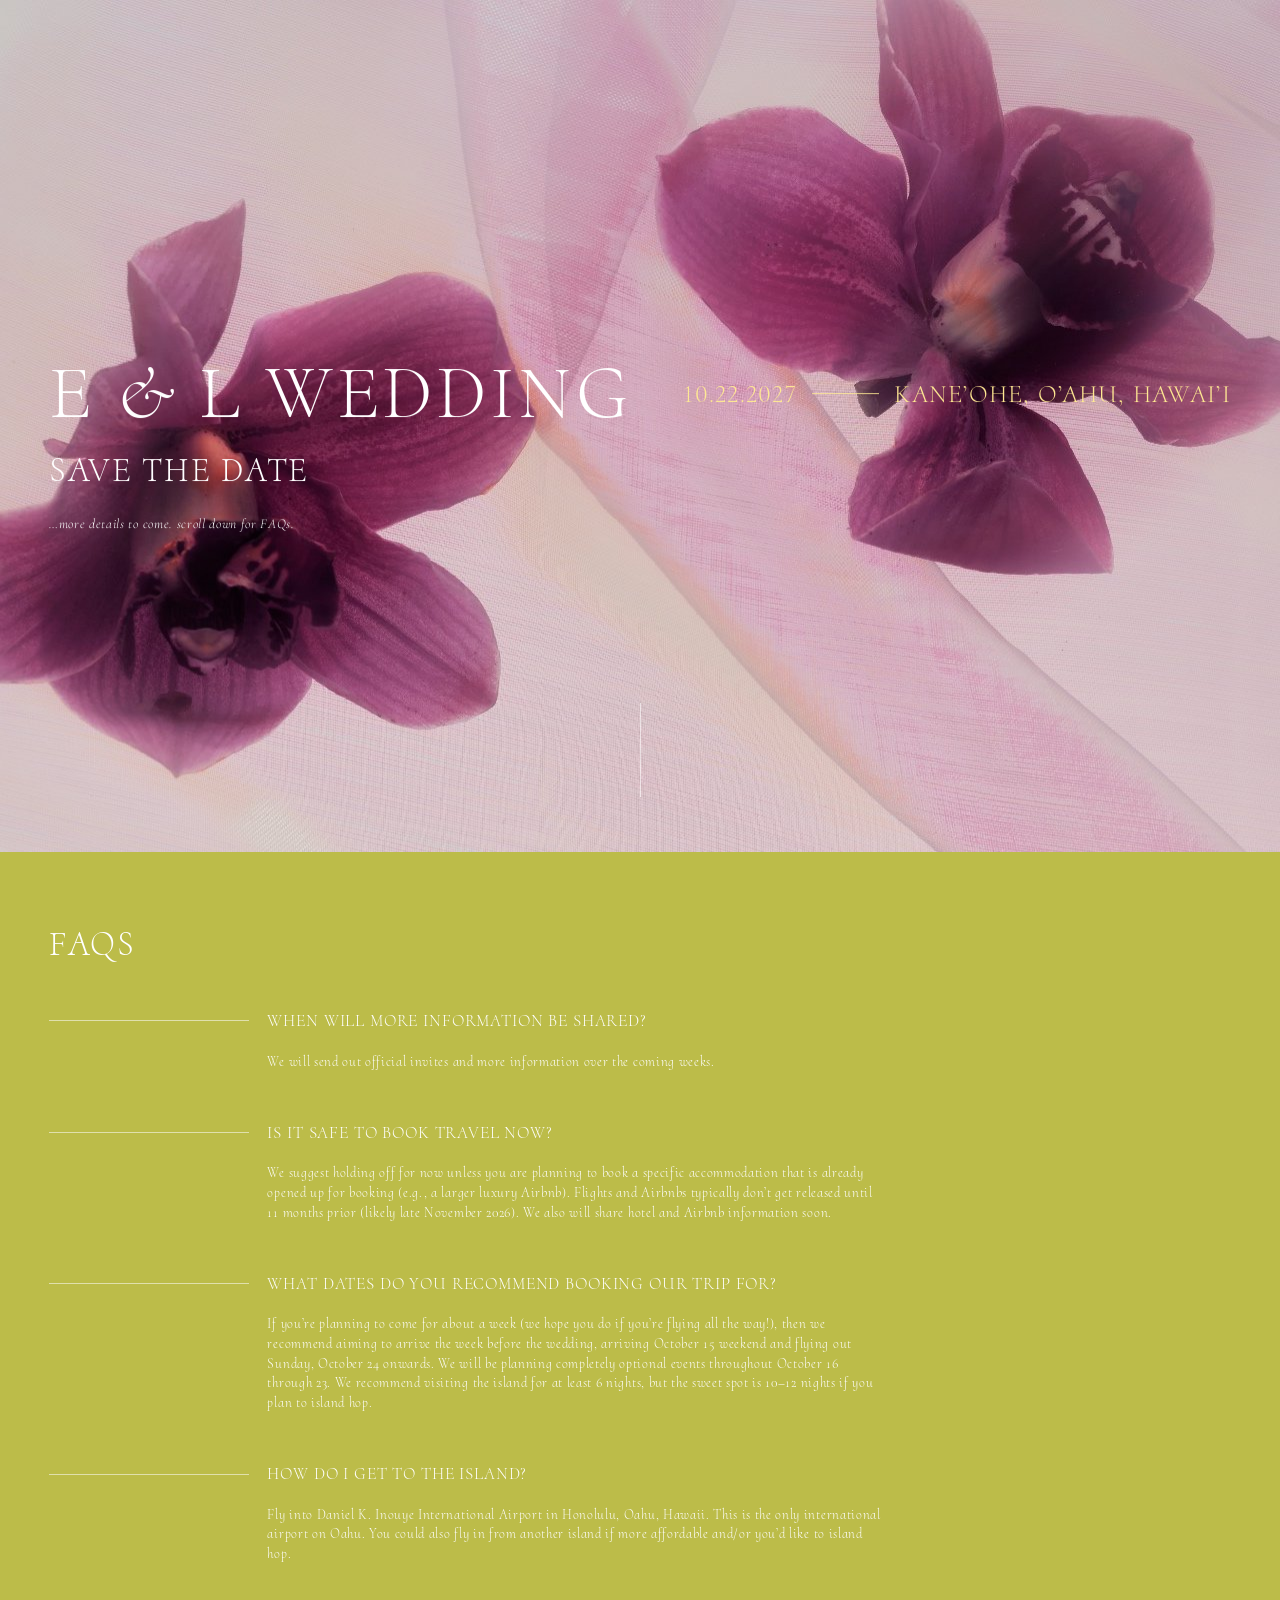
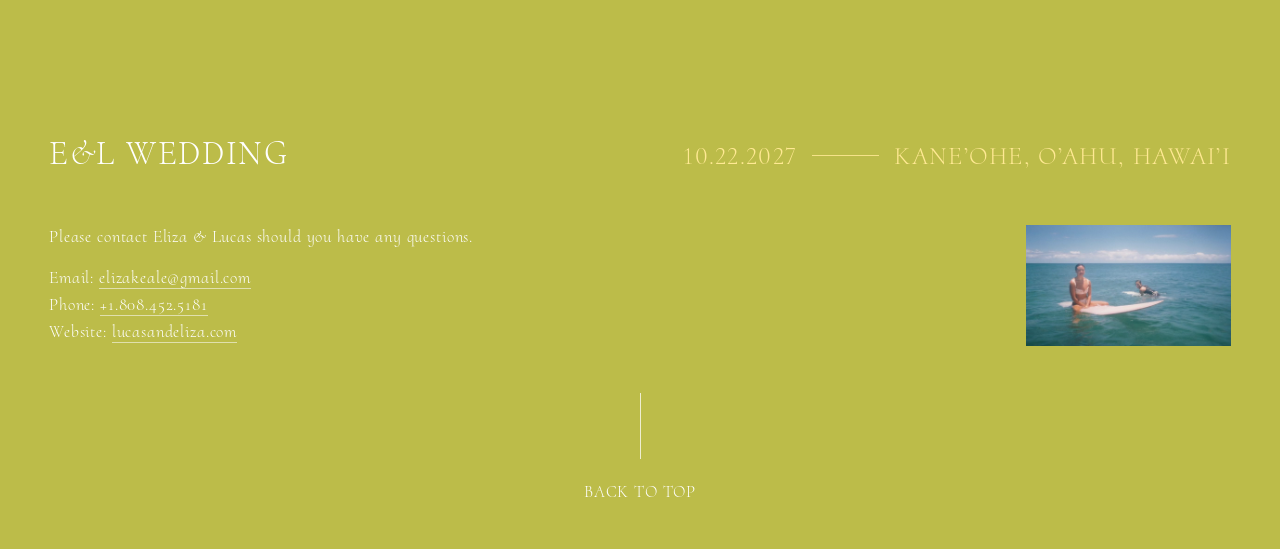
==== savethedate/index.html @ eeb7a44e "Clean URLs: /savethedate, /rsvp, /itinerary, /faqs, /recommendations Every generated page is now wri" ====
<!DOCTYPE html>
<html lang="en">
<!--
  DO NOT EDIT THIS FILE.
  Generated by build.py from content.py. Your changes will be overwritten
  on the next build. Edit content.py and run: python3 build.py
-->
<head>
  <meta charset="UTF-8" />
  <meta name="viewport" content="width=device-width, initial-scale=1.0" />
  <title>E &amp; L Wedding &mdash; Save the Date</title>
  <meta name="description" content="10.22.2027 — Kane’ohe, O’ahu, Hawai’i" />
  <meta name="robots" content="noindex, nofollow" />
  <meta property="og:type" content="website" />
  <meta property="og:site_name" content="E &amp; L Wedding" />
  <meta property="og:title" content="Save The Date | E &amp; L Wedding" />
  <meta property="og:description" content="10.22.2027 — Kane’ohe, O’ahu, Hawai’i" />
  <meta property="og:url" content="https://lucasandeliza.com/savethedate" />
  <meta property="og:image" content="https://lucasandeliza.com/og-image.jpg" />
  <meta property="og:image:secure_url" content="https://lucasandeliza.com/og-image.jpg" />
  <meta property="og:image:type" content="image/jpeg" />
  <meta property="og:image:width" content="1200" />
  <meta property="og:image:height" content="630" />
  <meta property="og:image:alt" content="Eliza and Lucas in the water at Rockpiles" />
  <meta name="twitter:card" content="summary_large_image" />
  <meta name="twitter:title" content="Save The Date | E &amp; L Wedding" />
  <meta name="twitter:description" content="10.22.2027 — Kane’ohe, O’ahu, Hawai’i" />
  <meta name="twitter:image" content="https://lucasandeliza.com/og-image.jpg" />
  <meta name="theme-color" content="#bcbc49" />
  <link rel="icon" href="../favicon.ico?v=24" sizes="any" />
  <link rel="icon" type="image/png" href="../favicon.png?v=24" sizes="180x180" />
  <link rel="apple-touch-icon" href="../favicon.png?v=24" />
  <link rel="preconnect" href="https://fonts.googleapis.com" />
  <link rel="preconnect" href="https://fonts.gstatic.com" crossorigin />
  <link href="https://fonts.googleapis.com/css2?family=Cormorant+Infant:ital,wght@0,300;1,300&family=Cormorant+Upright:wght@300&display=swap" rel="stylesheet" />
  <link rel="stylesheet" href="../css/wedding.css?v=24" />
</head>
<body>
  <div class="pageheader pageheader--stdate pageheader--tall" id="pageheader">
    <div class="pageheader__bg" aria-hidden="true"></div>
    <div class="wrap pageheader__inner">
      <div class="wordmark pageheader__wordmark">
        <h1 class="wordmark__name"><a href="../savethedate/">E &amp; L<span
          class="stdate__rest"> Wedding</span></a></h1>
        <span class="meta"><span class="meta__date">10.22.2027</span><span class="meta__rule"></span><span class="meta__place">Kane’ohe, O’ahu, Hawai’i</span></span>
        <p class="stdate__label">Save the date</p>
        <p class="stdate__tagline">…more details to come. scroll down for FAQs.</p>
      </div>
    </div>
  </div>
  <header class="banner banner--tall banner--stdate" id="top">
    <div class="wrap banner__inner banner__inner--cue-only">
      <span class="scroll-cue" aria-hidden="true"></span>
    </div>
  </header>

  <main class="section">
    <div class="wrap">
      <h2 class="section__title">FAQs</h2>
      <div class="rows">
        <div class="row">
          <div class="row__rule"></div>
          <div class="row__body">
            <h3 class="row__label">When will more information be shared?</h3>
            <p class="row__text">We will send out official invites and more information over the coming weeks.</p>
          </div>
        </div>
        <div class="row">
          <div class="row__rule"></div>
          <div class="row__body">
            <h3 class="row__label">Is it safe to book travel now?</h3>
            <p class="row__text">We suggest holding off for now unless you are planning to book a specific accommodation that is already opened up for booking (e.g., a larger luxury Airbnb). Flights and Airbnbs typically don’t get released until 11 months prior (likely late November 2026). We also will share hotel and Airbnb information soon.</p>
          </div>
        </div>
        <div class="row">
          <div class="row__rule"></div>
          <div class="row__body">
            <h3 class="row__label">What dates do you recommend booking our trip for?</h3>
            <p class="row__text">If you’re planning to come for about a week (we hope you do if you’re flying all the way!), then we recommend aiming to arrive the week before the wedding, arriving October 15 weekend and flying out Sunday, October 24 onwards. We will be planning completely optional events throughout October 16 through 23. We recommend visiting the island for at least 6 nights, but the sweet spot is 10&ndash;12 nights if you plan to island hop.</p>
          </div>
        </div>
        <div class="row">
          <div class="row__rule"></div>
          <div class="row__body">
            <h3 class="row__label">How do I get to the island?</h3>
            <p class="row__text">Fly into Daniel K. Inouye International Airport in Honolulu, Oahu, Hawaii. This is the only international airport on Oahu. You could also fly in from another island if more affordable and/or you’d like to island hop.</p>
          </div>
        </div>
      </div>
    </div>
  </main>

  <footer class="footer">
    <div class="wrap">
      <div class="footer__top">
        <p class="footer__name"><a href="../savethedate/">E&amp;L Wedding</a></p>
        <span class="meta"><span class="meta__date">10.22.2027</span><span class="meta__rule"></span><span class="meta__place">Kane’ohe, O’ahu, Hawai’i</span></span>
      </div>
      <div class="footer__cols footer__cols--stdate">
      <div class="footer__contact">
        <p class="footer__contact-intro">Please contact Eliza &amp; Lucas should you have any questions.</p>
        <ul class="footer__details">
          <li>Email: <a href="mailto:elizakeale@gmail.com">elizakeale@gmail.com</a></li>
          <li>Phone: <a href="tel:+18084525181">+1.808.452.5181</a></li>
          <li>Website: <a href="#top">lucasandeliza.com</a></li>
        </ul>
        <p class="footer__contact-short">Contact <a href="mailto:elizakeale@gmail.com">elizakeale@gmail.com</a> with questions.</p>
      </div>
      <div class="footer__photo"><img src="../surfing.jpg" alt="Eliza and Lucas paddling out" /></div>
      </div>
      <p class="back-to-top"><a href="#top"><span class="back-to-top__rule"></span>Back to top</a></p>
    </div>
  </footer>
  <script src="../js/site.js"></script>
</body>
</html>
---- css/wedding.css ----
/* E & L Wedding — shared styles
   Design source: Figma "Wedding" (AmQIvRH3Hs4sDq1N8sPPGy)
   Desktop frame: 1512px · Mobile frame: 402px

   SCALING MODEL
   The root font-size is tied to viewport width, so 1rem = 16px at exactly the
   Figma frame width and every measurement below is the Figma pixel value / 16.
   The whole page therefore scales as one system and matches the frame at any
   window size, instead of each element clamping on its own. */

:root {
  /* 16 / 1512 = 1.0582vw. No ceiling: the page is the Figma frame scaled to
     whatever width the window is, so every ratio in the frame is preserved.
     The floor only stops it collapsing on a very narrow desktop window. */
  font-size: max(11px, 1.0582vw);

  --olive:     #bcbc49;
  --olive-alt: #7c752f;
  --yellow:    #ffe993;
  --burgundy:  #7f214d;
  --white:     #ffffff;
  --pink:      #d8bcc3;    /* kept: the RSVP confirmation message */
  --hover:     #ffe993;    /* every clickable thing, on hover */
  --rule:      rgba(255, 255, 255, 0.55);

  /* ---- Spacing scale -------------------------------------------------
     Every vertical gap on the site is one of these. They are the values
     already measured off Figma, named so the next block added to a page
     doesn't invent a new number. Pick by relationship, not by eye:

       --rule-drop   a rule to the middle of the line it labels
       --gap-tight   things that belong to each other (a field and its label)
       --gap-body    a heading or label down to its own body copy
       --gap-item    item to item inside one list
       --gap-group   group to group inside one section
       --gap-row     row to row
       --gap-section a section heading down to its first row
       --gap-major   one major page block to the next

     If something needs a gap that isn't here, it's usually a sign the
     relationship is one of these and the number is just wrong. */
  --rule-drop:   0.75rem;   /* 12px */
  --gap-tight:   0.875rem;  /* 14px */
  --gap-body:    1.5rem;    /* 24px — heading down to its own copy */
  --gap-item:    1.25rem;   /* 20px */
  --gap-group:   2.375rem;  /* 38px */
  --gap-row:     3.75rem;   /* 60px — row to row, event to event */
  --gap-section: 3.375rem;  /* 54px */
  --gap-major:   5.5rem;    /* 88px */

  --gutter:    3.625rem;   /* 58px */
  --maxw:      none;       /* no cap — the layout is the frame, scaled */
  --col-rule:  14.75rem;   /* 236px */
  --col-gap:   1.375rem;   /* 22px */
  --col-time:  11.125rem;  /* 178px */
  --measure:   45.4375rem; /* 727px */
}

* { margin: 0; padding: 0; box-sizing: border-box; }

html { -webkit-text-size-adjust: 100%; }

body {
  background: var(--olive);
  color: var(--white);
  font-family: 'Cormorant Upright', 'Cormorant Garamond', Georgia, serif;
  font-weight: 300;
  font-size: 1rem;
  line-height: normal;
  overflow-x: hidden;
  -webkit-font-smoothing: antialiased;
  -moz-osx-font-smoothing: grayscale;
}

/* Headings must not inherit the browser's bold — the face is Light, and a
   synthesized bold over it is what makes the type look wrong. */
h1, h2, h3, h4, h5, h6 { font-weight: 300; font-size: inherit; }

a { color: inherit; text-decoration: none; }
a:hover { color: var(--hover); }

img { display: block; max-width: 100%; }

.wrap {
  width: 100%;
  max-width: var(--maxw);
  margin: 0 auto;
  padding-left: var(--gutter);
  padding-right: var(--gutter);
}

/* ---------- Banner ---------- */

.banner {
  position: relative;
  /* Anchored to the TOP, not centred. Derived from Figma, not guessed:
     the tall banner is 1512x1007 (ratio 1.5015) and orchid.jpg is cut to the
     same ratio, so `cover` shows the frame edge to edge with nothing cropped.
     The short banner is 1512x260 — 25.8% of 1007 — and Figma shows exactly the
     top 25.8% of the same photo, which is what `top` reproduces. Changing this
     to `center` silently re-crops every banner away from the design. */
  background: #efe6e6 url('../orchid.jpg') top center / cover no-repeat;
}

/* The hero is 1007px at the Figma frame width, but never taller than the
   window — otherwise the scroll cue falls below the fold. Everything that
   sits inside the hero is expressed as a fraction of THIS value rather than
   in rem, because rem tracks viewport *width*: on a wide, short window a
   rem-positioned element keeps sliding down while the clamped hero does not,
   which is what pushed the wordmark onto the cue. */
:root { --hero-h: 62.9375rem; }                                    /* 1007px */
@supports (height: 100svh) { :root { --hero-h: min(62.9375rem, 100svh); } }

.banner--tall  { min-height: var(--hero-h); }
.banner--short { min-height: 16.25rem; }    /* 260px */

.banner__inner {
  position: relative;
  z-index: 2;
  display: flex;
  flex-direction: column;
  justify-content: space-between;
  min-height: inherit;
  padding-top: 3.75rem;     /* 60px */
  padding-bottom: 2.75rem;  /* 44px */
}

.banner--tall .banner__inner { padding-bottom: 4.125rem; }

/* Phase 2 tall hero: the nav and wordmark have moved into the fixed header,
   so the cue is the only thing left in here. Keep it at the bottom. */
.banner__inner--cue-only { justify-content: flex-end; }

/* ---------- Page header (phase 2) ----------
   One fixed element carries the nav and the wordmark for the whole page.
   There is no second bar that slides in: the wordmark starts big and low, at
   its hero position, and rides up while shrinking until it settles beside the
   nav — at which point the header IS the bar. Same element throughout, so
   there is nothing to hand off and nothing to keep in sync. */

:root {
  /* Everything below is derived from --hdr-p, the scroll progress of the
     header: 0 = full hero, 1 = settled into the bar. js/site.js sets only
     --hdr-p and --hdr-bg; the rest is calc, so the two states are described
     once, here, rather than duplicated in JS.

     Numbers come from the two Figma frames:
       hero    (Homepage 6:29) nav y=17,  wordmark y=464, 90px / 4.5px track
       compact (FAQs     67:32) nav y=24, wordmark y=76,  40px / 2px  track
       bar height 156px */
  --hdr-p:          0;
  --hdr-bg:         0;

  --hdr-h:          9.75rem;     /* 156px */

  /* The hero wordmark sits 46.08% down the hero (464 of 1007), so the travel
     is measured against the hero's real height, not a fixed rem — see the
     note on --hero-h above. The 5rem subtrahend is the wordmark's own flow
     offset inside the header at p=0 (measured: 79.97px), so subtracting it
     makes the rendered top land exactly on 46.077% of the hero. js/site.js
     overrides this with a px value, so this calc is the no-JS path. */
  --hdr-travel:     calc(var(--hero-h) * 0.46077 - 5rem);

  --hdr-nav-top-hi: 1.0625rem;   /* 17px, hero */
  --hdr-nav-top-lo: 1.5rem;      /* 24px, settled */

  --hdr-word-hi:    5.625rem;    /* 90px */
  --hdr-word-lo:    2.5rem;      /* 40px */
  --hdr-track-hi:   0.28125rem;  /* 4.5px */
  --hdr-track-lo:   0.125rem;    /* 2px */

  --hdr-nav-hi:     1.875rem;    /* 30px */
  --hdr-nav-lo:     1.25rem;     /* 20px */
  --hdr-navtrk-hi:  0.09375rem;  /* 1.5px */
  --hdr-navtrk-lo:  0.0625rem;   /* 1px */
}

.pageheader {
  position: fixed;
  top: 0;
  left: 0;
  right: 0;
  z-index: 50;
  height: var(--hdr-h);
  pointer-events: none;       /* the photo below stays selectable */
}

.pageheader--stdate .pageheader__inner {
  padding-top: calc(var(--hdr-nav-top-hi) +
                    (var(--hdr-nav-top-lo) - var(--hdr-nav-top-hi)) * var(--hdr-p));
}

.pageheader__inner {
  position: relative;
  z-index: 1;
  padding-top: calc(var(--hdr-nav-top-hi) +
                    (var(--hdr-nav-top-lo) - var(--hdr-nav-top-hi)) * var(--hdr-p));
}

.pageheader .nav,
.pageheader .wordmark { pointer-events: auto; }

/* The orchid slice, revealed only once real content is passing underneath.
   While the banner is still behind the header this stays at 0, so the
   banner's own photo shows through uninterrupted and there is no seam.
   No scrim over it — the bar reads exactly as the top of the banner does. */
.pageheader__bg {
  position: absolute;
  inset: 0;
  background: #efe6e6 url('../orchid.jpg') top center / cover no-repeat;
  opacity: var(--hdr-bg);
  will-change: opacity;
}

/* The wordmark rides up and shrinks at the same time, so it arrives as the
   bar rather than being replaced by it. font-size is animated rather than
   transform: scale() on purpose — scaling text up from its small size
   renders it soft, and the settled state is where people spend their time.
   The header is position:fixed, so relayout is confined to these few nodes
   and never touches the document. */
.pageheader__wordmark {
  /* Clear of the nav, calibrated to put the settled wordmark at y=76. */
  margin-top: 1.75rem;
  transform: translate3d(0, calc((1 - var(--hdr-p)) * var(--hdr-travel)), 0);
  will-change: transform;
}

/* The bar wordmark is the way home, and says so on hover like every other
   clickable thing on the site. */
.pageheader__wordmark .wordmark__name a { color: inherit; }
.pageheader__wordmark .wordmark__name a:hover { color: var(--hover); }

.pageheader__wordmark .wordmark__name {
  font-size:      calc(var(--hdr-word-hi) +
                       (var(--hdr-word-lo) - var(--hdr-word-hi)) * var(--hdr-p));
  letter-spacing: calc(var(--hdr-track-hi) +
                       (var(--hdr-track-lo) - var(--hdr-track-hi)) * var(--hdr-p));
}

/* The nav shrinks with it — 30px/1.5px in the hero down to 20px/1px settled. */
.pageheader .nav {
  font-size:      calc(var(--hdr-nav-hi) +
                       (var(--hdr-nav-lo) - var(--hdr-nav-hi)) * var(--hdr-p));
  letter-spacing: calc(var(--hdr-navtrk-hi) +
                       (var(--hdr-navtrk-lo) - var(--hdr-navtrk-hi)) * var(--hdr-p));
}

/* Short-banner pages have nowhere to travel from: they open settled. */
.pageheader:not(.pageheader--tall) { --hdr-p: 1; }

/* Where the hero wordmark sits, as a fraction of the hero height. js/site.js
   reads this so the number lives with the other frame measurements rather
   than inside the script. */
.pageheader { --hero-frac: 0.46077; }   /* 464/1007, phase 2 */

/* ---------- Save the date: the same header, without the nav ---------- */

/* No nav above it, so the wordmark is the first thing in the bar and starts
   at the same inset the nav would have had. */
.pageheader--stdate { --hero-frac: 0.4121; }   /* 415/1007 */

/* Name and date/place share a line so the pair can shrink into the bar as
   one; the label and tagline take a full row each beneath them. */
.pageheader--stdate .pageheader__wordmark {
  display: flex;
  flex-wrap: wrap;
  align-items: center;
  justify-content: space-between;
}

.pageheader--stdate .pageheader__wordmark > .meta { white-space: nowrap; }

/* Cormorant defaults to old-style figures: 0, 1 and 2 sit at x-height and 7
   drops below the baseline, so "10.22.2027" reads as sitting low next to the
   caps of KANE'OHE and under the rule. Lining figures are cap-height, which
   is what actually centres it. */
.meta__date { font-variant-numeric: lining-nums; font-feature-settings: "lnum" 1; }

.pageheader--stdate .stdate__label,
.pageheader--stdate .stdate__tagline { flex-basis: 100%; }

.pageheader--stdate .wordmark__name a { color: inherit; }
.pageheader--stdate .wordmark__name a:hover { color: var(--hover); }

/* "Save the date" and the tagline ride up with the wordmark and are gone
   before it lands — they have no place in a compact bar. Fading over the
   first 40% of the travel means the bar is clean well before it settles,
   rather than text dissolving as it arrives. */
.pageheader--stdate .stdate__label,
.pageheader--stdate .stdate__tagline {
  clear: both;
  opacity: clamp(0, calc(1 - var(--hdr-p) * 2.5), 1);
  /* Collapsed at rest so they cannot catch clicks over the page below. */
  visibility: visible;
}

.pageheader--stdate .stdate__label { margin-top: 0.25rem; }

/* Anchors (Back to top) shouldn't land under the fixed header. */
html { scroll-padding-top: var(--hdr-h); }

/* ---------- Nav ---------- */

.nav {
  display: flex;
  justify-content: space-between;
  gap: 2.5rem;
  font-size: 1.875rem;       /* 30px */
  letter-spacing: 0.09375rem;
}

/* The page you're on stays white with a rule under it; yellow is reserved for
   hover, so colour means "you can click this" and never anything else.
   opacity:1 overrides the global a:hover dim — the colour is the signal. */
.nav a[aria-current="page"] { border-bottom: 1px solid var(--rule); }
.nav a:hover { color: var(--hover); opacity: 1; }

/* ---------- Meta (date — rule — place) ---------- */

.meta {
  display: flex;
  align-items: center;
  gap: 1.125rem;
  font-size: 1.875rem;
  letter-spacing: 0.09375rem;
  color: var(--yellow);
  text-transform: uppercase;
}

.meta__rule {
  display: inline-block;
  width: 4.9375rem;  /* 79px */
  height: 1px;
  background: currentColor;
  opacity: 0.85;
  flex: none;
}

/* ---------- Interior page wordmark ---------- */

.wordmark {
  display: flex;
  justify-content: space-between;  /* name left, date/place right, as in the frame */
  /* Centred, not baseline: the date is half the wordmark's size, so sharing a
     baseline drops it well below the optical middle of the bar. Figma centres
     the two boxes on each other. */
  align-items: center;
  flex-wrap: wrap;
  gap: 0.75rem 1.75rem;
}

.wordmark .meta { white-space: nowrap; }

.wordmark__name {
  font-size: 5.625rem;         /* 90px */
  letter-spacing: 0.28125rem;  /* 4.5px */
  text-transform: uppercase;
  white-space: nowrap;
  line-height: 1.12;
}

.banner__tagline {
  font-family: 'Cormorant Infant', Georgia, serif;
  font-size: 1.25rem;
  letter-spacing: 0.05rem;
  margin-top: 0.875rem;
}

/* ---------- Save the date ---------- */

.stdate {
  display: grid;
  grid-template-areas:
    "name  name"
    "label meta"
    "tag   tag";
  grid-template-columns: 1fr max-content;
  column-gap: 2rem;
  align-items: baseline;
  margin-top: min(22.1875rem, 33vh);  /* wordmark at ~41% down, as in the frame */
}

.stdate__name {
  grid-area: name;
  font-size: 5.625rem;
  letter-spacing: 0.28125rem;
  text-transform: uppercase;
  line-height: 1.12;
}

.stdate__label {
  grid-area: label;
  font-size: 2.5rem;       /* 40px */
  letter-spacing: 0.125rem;
  text-transform: uppercase;
  margin-top: 0.25rem;
}

.stdate__meta { grid-area: meta; justify-self: end; white-space: nowrap; }
.stdate__meta .meta__date  { order: 1; }
.stdate__meta .meta__rule  { order: 2; }
.stdate__meta .meta__place { order: 3; }

.stdate__tagline {
  grid-area: tag;
  font-family: 'Cormorant Infant', Georgia, serif;
  font-style: italic;
  font-size: 1rem;
  letter-spacing: 0.05rem;
  margin-top: 1.0625rem;
}

.scroll-cue {
  align-self: center;
  width: 1px;
  height: 6.9375rem;   /* 111px */
  background: rgba(255, 255, 255, 0.75);
  margin-top: 5.5rem;
  transform-origin: top center;
  /* Fades out as the header settles — once the bar has formed there is
     nothing left to cue. filter rather than opacity so it multiplies with
     the pulse keyframes instead of fighting them for the same property. */
  filter: opacity(clamp(0, calc(1 - var(--hdr-p, 0) * 2), 1));
  /* Same motion and cadence as the Studio Fritz hero cue: a single pulse in
     the front slice of a 5s cycle, then it holds at rest. Timing copied from
     that stylesheet unchanged (5s / ease-out / 0.6s delay, keyframes at
     0 / 14.4% / 36%). Fritz translates -50% because it is absolutely
     positioned; this one is a flex child, so it scales only. */
  animation: scrollCuePulse 5s ease-out 0.6s infinite both;
}

@keyframes scrollCuePulse {
  0%    { opacity: 0.75; transform: scaleY(1); }
  14.4% { opacity: 1;    transform: scaleY(1.25); }
  36%   { opacity: 0.75; transform: scaleY(1); }
  100%  { opacity: 0.75; transform: scaleY(1); }
}

@media (prefers-reduced-motion: reduce) {
  .scroll-cue { animation: none; }
}

/* ---------- Sections ---------- */

.section { padding: 5.25rem 0 3.75rem; }

/* Phase 2 spacing, straight off the updated frames. Scoped to .phase2 so the
   live save-the-date keeps the spacing it already has.
   Inner pages: bar ends 156, "FAQs" title at 338  -> 182px
   Homepage:    hero ends 1007, "RSVP" title at 1140 -> 133px, the extra room
                that lets the header finish settling before content arrives. */
.phase2 .section { padding-top: 5.75rem; }                /* 92px */
.phase2 .banner--tall + .section { padding-top: 8.3125rem; }  /* 133px */

/* Cue keeps its Figma proportions at any window shape: 43px clear of the
   bottom and 111px tall, of a 1007px hero. */
.phase2 .banner--tall .banner__inner { padding-bottom: calc(var(--hero-h) * 0.0427); }
.phase2 .banner--tall .scroll-cue    { height:         calc(var(--hero-h) * 0.1102); }

/* The inner-page banner is now exactly the height of the header that sits on
   it, so the bar and the photo strip behind it are the same band. */
.phase2 .banner--short { min-height: var(--hdr-h); }   /* 156px */

.section__title {
  text-transform: uppercase;
  font-size: 2.5rem;
  letter-spacing: 0.125rem;
  margin-bottom: 0.75rem;
}

.section__note {
  font-size: 1rem;
  letter-spacing: 0.05rem;
  max-width: var(--measure);
}

/* ---------- Rows: rule + copy ---------- */

.rows { margin-top: var(--gap-section); }

.row {
  display: grid;
  grid-template-columns: var(--col-rule) 1fr;
  column-gap: var(--col-gap);
  padding-bottom: var(--gap-row);
}

.row__rule { height: 1px; background: var(--rule); margin-top: var(--rule-drop); }

.row__body { max-width: var(--measure); }

.row__label {
  font-size: 1.25rem;         /* 20px */
  letter-spacing: 0.0625rem;
  text-transform: uppercase;
}

.row__text {
  font-size: 1rem;
  letter-spacing: 0.05rem;
  line-height: 1.45;
  margin-top: var(--gap-body);
}

.row__text + .row__text { margin-top: var(--gap-item); }
.row__body > .row__text:first-child { margin-top: 0; }
.row__text a { border-bottom: 1px solid var(--rule); }

/* ---------- Itinerary ---------- */

.day,
.group {
  font-size: 1.75rem;
  letter-spacing: 0.0625rem;
  margin: var(--gap-section) 0 1.5rem;
}

.day:first-of-type,
.rows > .group:first-child { margin-top: 2.375rem; }

.group { text-transform: uppercase; letter-spacing: 0.09375rem; }

.event {
  display: grid;
  grid-template-columns: var(--col-time) var(--col-rule) 1fr;
  column-gap: var(--col-gap);
  padding-bottom: var(--gap-row);
}

.event__time {
  font-size: 1.25rem;
  letter-spacing: 0.05rem;
  text-transform: uppercase;
  white-space: nowrap;
}

.event__rule { height: 1px; background: var(--rule); margin-top: var(--rule-drop); }

.event__body { max-width: var(--measure); }

.event__name {
  font-size: 1.25rem;
  letter-spacing: 0.0625rem;
  text-transform: uppercase;
}

.event__name .opt { text-transform: none; font-style: italic; opacity: 0.9; }

.event__text {
  font-size: 1rem;
  letter-spacing: 0.05rem;
  line-height: 1.45;
  margin-top: var(--gap-body);
}

.event__text + .event__text { margin-top: var(--gap-item); }
.event__text a { border-bottom: 1px solid var(--rule); }
.event__text .k { opacity: 0.82; }

/* ---------- RSVP form ---------- */

.field {
  width: 33.125rem;   /* 530px */
  max-width: 100%;
  background: transparent;
  border: 1px solid var(--rule);
  color: var(--white);
  font-family: inherit;
  font-weight: 300;
  font-size: 1rem;
  letter-spacing: 0.05rem;
  padding: 0.4375rem 0.625rem;
  height: 2.25rem;   /* 36px */
  margin-top: 1.25rem;
  border-radius: 0;
}

.field:focus { outline: none; border-color: var(--white); }
.field::placeholder { color: rgba(255, 255, 255, 0.55); }

.guest-list { margin-top: var(--gap-item); display: grid; gap: var(--gap-tight); }

.guest {
  display: flex;
  align-items: center;
  gap: 1rem;
  font-size: 1rem;
  letter-spacing: 0.05rem;
  cursor: pointer;
}

.guest input {
  appearance: none;
  -webkit-appearance: none;
  width: 2.25rem;
  height: 2.25rem;
  border: 1px solid var(--rule);
  background: transparent;
  cursor: pointer;
  flex: none;
  position: relative;   /* the X is positioned against this, not laid out in it */
}

/* Checked state is an X drawn corner to corner, not a filled block — two
   hairline gradients crossing, so it stays a true 1px line at any scale
   rather than blurring the way a rotated border would. */
.guest input:checked::after {
  content: '';
  position: absolute;
  inset: 0;
  background:
    linear-gradient(to bottom right,
      transparent calc(50% - 0.5px), var(--white) calc(50% - 0.5px),
      var(--white) calc(50% + 0.5px), transparent calc(50% + 0.5px)),
    linear-gradient(to bottom left,
      transparent calc(50% - 0.5px), var(--white) calc(50% - 0.5px),
      var(--white) calc(50% + 0.5px), transparent calc(50% + 0.5px));
}

/* ---------- Party code entry ---------- */

.code-entry { position: relative; margin-top: var(--gap-item); max-width: 39.375rem; }
.code-entry__field {
  margin-top: 0;
  width: 100%;
  padding-right: 4.5rem;
  text-transform: uppercase;   /* js/rsvp.js uppercases the value to match */
}

/* The arrow sits inside the field's right edge. It's a real button so it can
   be tabbed to and pressed — the field's own Enter key does the same thing. */
.code-entry__go {
  position: absolute;
  top: 50%;
  right: 1.25rem;
  transform: translateY(-50%);
  display: flex;
  align-items: center;
  background: transparent;
  border: none;
  color: var(--white);
  cursor: pointer;
  padding: 0.5rem 0;
}

.code-entry__go:hover { color: var(--hover); }
.code-entry__go .arrow { width: 2.375rem; height: 1px; background: currentColor; position: relative; }
.code-entry__go .arrow::after {
  content: '';
  position: absolute;
  right: 0;
  top: 50%;
  width: 0.5rem;
  height: 0.5rem;
  border-top: 1px solid currentColor;
  border-right: 1px solid currentColor;
  transform: translateY(-50%) rotate(45deg);
}

.diet-list { margin-top: var(--gap-item); display: grid; gap: var(--gap-tight); }

.diet {
  display: grid;
  grid-template-columns: var(--col-time) 1fr;
  align-items: center;
  column-gap: var(--col-gap);
  font-size: 1rem;
  letter-spacing: 0.05rem;
}

.diet .field { margin-top: 0; width: 26.375rem; }  /* 422px */

/* Shown in place of the dietary rows until someone is ticked as attending —
   the question only makes sense once there's a person to ask it about. */
.diet__empty { opacity: 0.7; font-style: italic; margin-top: 0; }

.submit {
  display: inline-flex;
  align-items: center;
  gap: 0.875rem;
  background: transparent;
  border: 0;
  color: var(--white);
  font-family: inherit;
  font-weight: 300;
  font-size: 1.25rem;
  letter-spacing: 0.0625rem;
  cursor: pointer;
  margin-top: 2.125rem;
  padding: 0;
}

.submit:disabled { opacity: 0.45; cursor: default; }
.submit .arrow { width: 2.375rem; height: 1px; background: currentColor; position: relative; }
.submit .arrow::after {
  content: '';
  position: absolute;
  right: 0;
  top: -0.25rem;
  width: 0.5rem;
  height: 0.5rem;
  border-top: 1px solid currentColor;
  border-right: 1px solid currentColor;
  transform: rotate(45deg);
}

.is-hidden { display: none !important; }

.form-msg {
  font-size: 1rem;
  letter-spacing: 0.05rem;
  margin-top: 1.375rem;
  min-height: 1.2em;
}

.form-msg--error { color: var(--yellow); }
.form-msg--done  { color: var(--pink); }

/* ---------- Footer ---------- */

.footer { padding: 5rem 0 3.5rem; }

.footer__top {
  display: flex;
  justify-content: space-between;
  align-items: baseline;
  flex-wrap: wrap;
  gap: 1.75rem;
}

.footer__name {
  font-size: 2.5rem;
  letter-spacing: 0.125rem;
  text-transform: uppercase;
}

/* The footer wordmark is the way back to the top of the site. */
.footer__name a:hover,
.footer__links a:hover { color: var(--hover); opacity: 1; }

.footer__cols {
  display: grid;
  grid-template-columns: 23.8125rem 1fr auto;  /* 381px */
  gap: 2rem;
  margin-top: var(--gap-group);
  align-items: end;
}

.footer__cols--stdate { grid-template-columns: 1fr auto; margin-top: 1.75rem; }

.footer__links {
  display: grid;
  grid-template-columns: repeat(2, minmax(0, 11.875rem));
  gap: 0.25rem 2rem;
  font-size: 1.25rem;
  letter-spacing: 0.0625rem;
  /* Its own row above the contact/photo grid, so the footer below it stays
     identical to the save-the-date footer. */
  margin-top: 2.375rem;
}

.footer__photo { width: 15.125rem; }  /* 242px */
.footer__photo img { width: 100%; height: auto; object-fit: cover; }

.footer__contact {
  font-size: 1.25rem;
  letter-spacing: 0.0625rem;
  margin-top: 2.125rem;
}

.footer__contact a { border-bottom: 1px solid var(--rule); }

.footer__details {
  list-style: none;
  margin-top: 1.25rem;
  line-height: 1.6;
}

.footer__contact-short { display: none; }   /* mobile only */

.back-to-top { text-align: center; margin-top: 3.5rem; }

.back-to-top a {
  display: inline-flex;
  flex-direction: column;
  align-items: center;
  gap: 1.625rem;
  font-size: 1.25rem;
  letter-spacing: 0.0625rem;
  text-transform: uppercase;
}

.back-to-top__rule {
  width: 1px;
  height: 4.875rem;   /* 78px, mirrors the scroll cue in the hero */
  background: rgba(255, 255, 255, 0.75);
}

/* ---------- Mobile: rebased on the 402px frame ---------- */

@media (max-width: 860px) {
  :root {
    /* 16 / 402 = 3.9801vw */
    font-size: clamp(13px, 3.9801vw, 17px);

    --gutter:    1rem;       /* 16px */
    --col-rule:  4.0625rem;  /* 65px */
    --measure:   100%;
  }

  .banner--tall  { min-height: 54.5625rem; }  /* 873px */
  .banner--short { min-height: 11.875rem; }

  /* On a 402px-wide frame Figma scales the photo to 1311px and pushes it to
     x = -216, so the visible strip starts 216px into 909px of overflow.
     216 / (1311 - 402) = 23.76%. Centring here would show the wrong flower. */
  .banner { background-position: 23.76% top; }

  .banner__inner { padding-top: 1.5rem; padding-bottom: 1.75rem; }
  .banner--tall .banner__inner { padding-bottom: 2rem; }

  .nav { font-size: 0.875rem; letter-spacing: 0.04375rem; gap: 0.625rem; }

  .wordmark { flex-direction: column; align-items: flex-start; gap: 0.375rem; }
  .wordmark__name { font-size: 3rem; letter-spacing: 0.15rem; white-space: normal; }

  .meta { font-size: 1rem; gap: 0.75rem; }
  .meta__rule { width: 2.6875rem; }  /* 43px */

  /* Save the date: date and place move above the wordmark */
  .stdate {
    grid-template-areas:
      "meta"
      "name"
      "label"
      "tag";
    grid-template-columns: 1fr;
    align-items: start;
    margin-top: 30vh;
  }

  .stdate__rest { display: none; }              /* "E & L" only, per the mobile frame */
  .stdate__name { font-size: 3.5rem; letter-spacing: 0.175rem; margin-top: 1.5rem; }
  .stdate__label { font-size: 1.25rem; letter-spacing: 0.0625rem; margin-top: 0.5rem; }
  .stdate__tagline { font-size: 0.9375rem; margin-top: 0.5rem; }

  .stdate__meta {
    justify-self: start;
    white-space: normal;
    flex-wrap: wrap;
    gap: 0.375rem 0.75rem;
    font-size: 0.9375rem;
  }

  .stdate__meta .meta__rule  { order: 1; }
  .stdate__meta .meta__date  { order: 2; }
  .stdate__meta .meta__place { order: 3; flex-basis: 100%; }

  /* 460/873 in the mobile frame — the hero is shorter, so the wordmark sits
     proportionally lower than it does on desktop. */
  .pageheader--stdate { --hero-frac: 0.527; }

  /* The header sets the wordmark's size by calc, which outranks the plain
     .wordmark__name rule below — so the mobile sizes have to be set as the
     header's own tokens or the bar keeps the desktop 90px. */
  .pageheader {
    --hdr-word-hi:  3rem;      /* 48px, the mobile frame's hero wordmark */
    --hdr-track-hi: 0.15rem;
    --hdr-word-lo:  1.75rem;   /* 28px, settled */
    --hdr-track-lo: 0.0875rem;
  }

  .pageheader--stdate {
    --hdr-word-hi:  3.5rem;    /* 56px — "E & L" alone, so it can be larger */
    --hdr-track-hi: 0.175rem;
  }

  /* Column order, so date and place sit above the name as the frame has
     them. The DOM keeps the name first because it is the page heading. */
  .pageheader--stdate .pageheader__wordmark {
    display: flex;
    flex-direction: column;
    align-items: flex-start;
  }

  .pageheader--stdate .pageheader__wordmark > .meta {
    order: 1;
    float: none;
    display: flex;
    flex-wrap: wrap;
    gap: 0.375rem 0.75rem;
    white-space: normal;
    font-size: 0.9375rem;
  }
  .pageheader--stdate .pageheader__wordmark > .meta .meta__rule  { order: 1; }
  .pageheader--stdate .pageheader__wordmark > .meta .meta__date  { order: 2; }
  .pageheader--stdate .pageheader__wordmark > .meta .meta__place { order: 3; flex-basis: 100%; }

  .pageheader--stdate .wordmark__name { order: 2; display: block; margin-top: 0.75rem; }
  .pageheader--stdate .stdate__label  { order: 3; }
  .pageheader--stdate .stdate__tagline { order: 4; }

  .scroll-cue { height: 4.875rem; margin-top: 3rem; }

  .section { padding: 3rem 0 2.5rem; }
  .section__title { font-size: 2rem; }

  .row,
  .event,
  .diet { grid-template-columns: 1fr; column-gap: 0; }

  .row__rule,
  .event__rule { width: var(--col-rule); margin: 0 0 0.75rem; }

  .row__label, .event__name { font-size: 1.0625rem; }
  .row__text, .event__text { font-size: 0.9375rem; }

  .event__time { margin-bottom: 0.5rem; font-size: 0.9375rem; }

  .day,
.group { font-size: 1.375rem; margin: 2.25rem 0 1rem; }

  .field { width: 100%; }
  .diet .field { margin-top: 0.375rem; width: 100%; }

  .footer { padding: 3rem 0 2.5rem; }
  .footer__name { font-size: 1.75rem; }
  .footer__cols { grid-template-columns: 1fr 1fr; align-items: start; }
  .footer__cols--stdate { grid-template-columns: 1fr; }
  .footer__links { font-size: 1rem; grid-template-columns: repeat(2, minmax(0, 1fr)); }
  .footer__photo { width: 15.125rem; max-width: 100%; }
  .footer__cols--stdate .footer__photo { grid-column: auto; margin-top: 0.875rem; }
  .footer__contact { font-size: 0.9375rem; }
  .footer__contact-intro,
  .footer__details { display: none; }       /* the frame's mobile footer is the short line */
  .footer__contact-short { display: block; }
  .back-to-top a { font-size: 0.9375rem; gap: 1.25rem; }
  .back-to-top__rule { height: 3.75rem; }
}
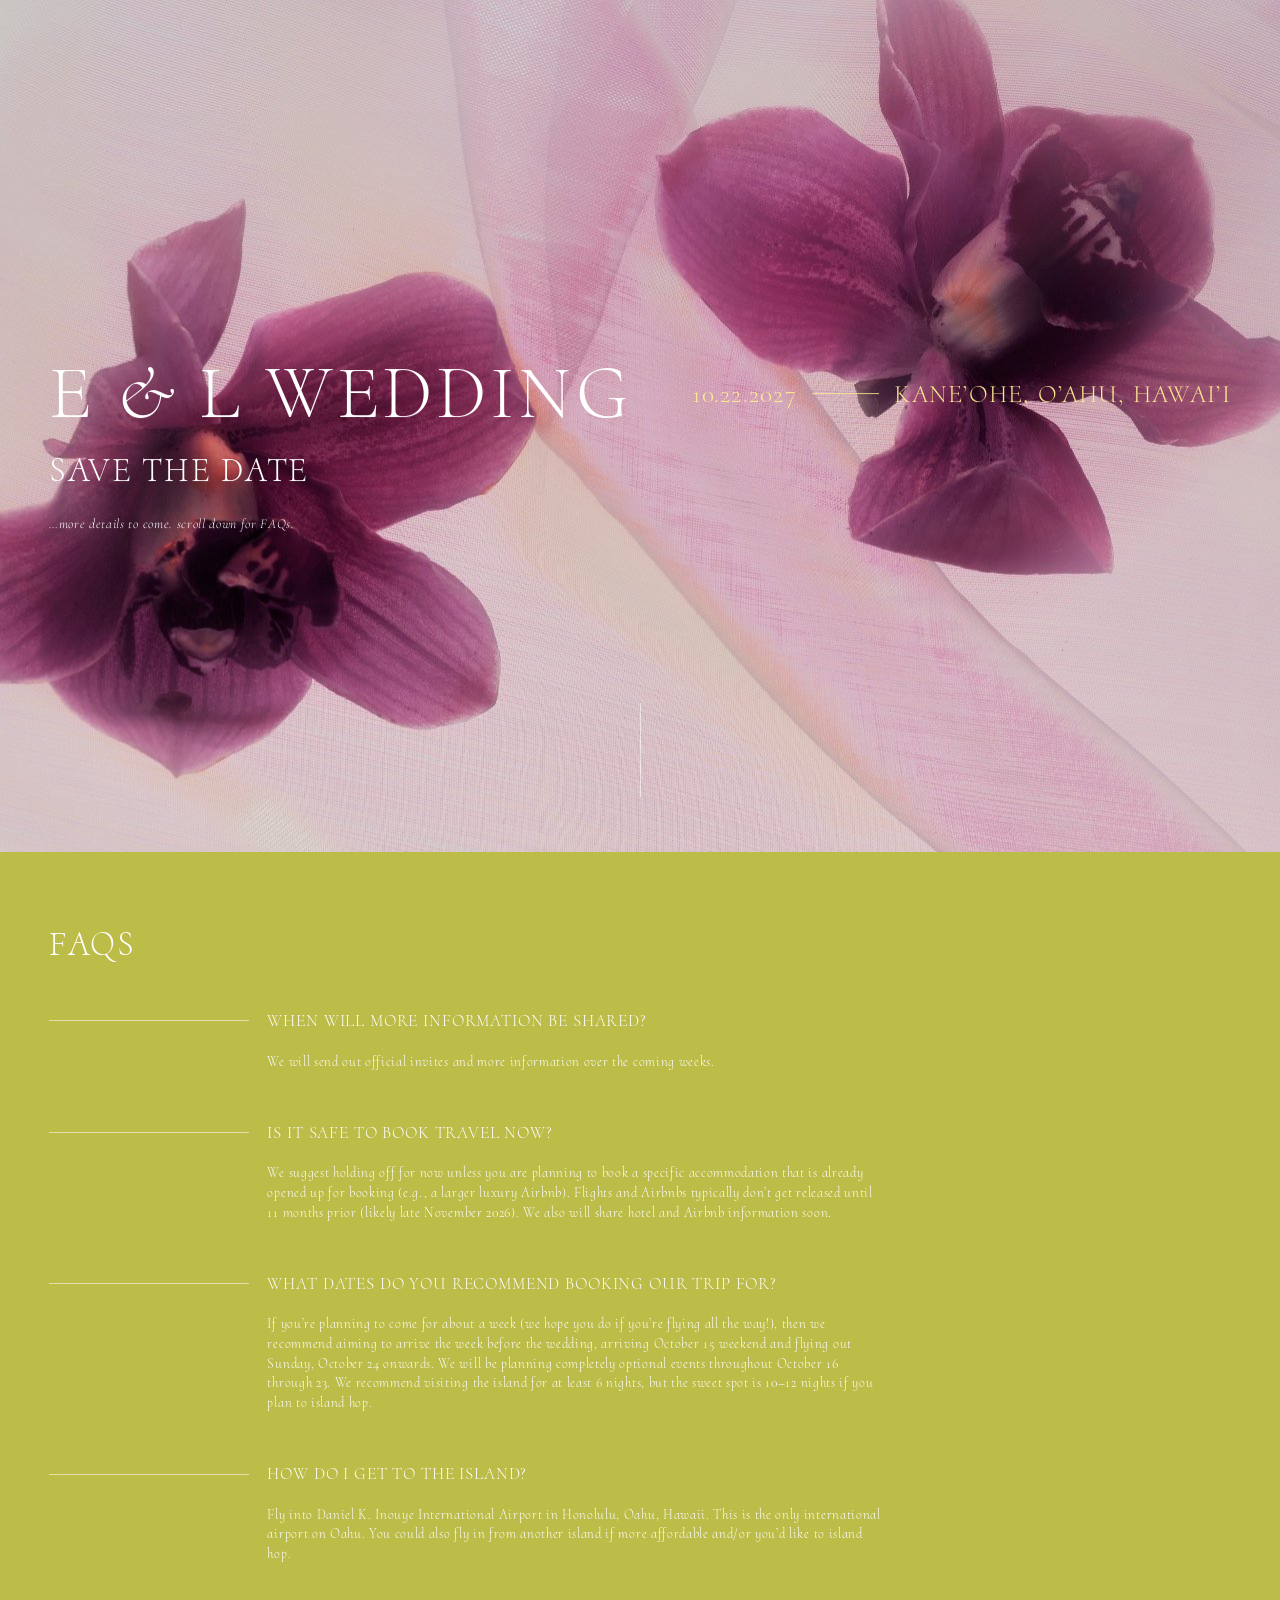
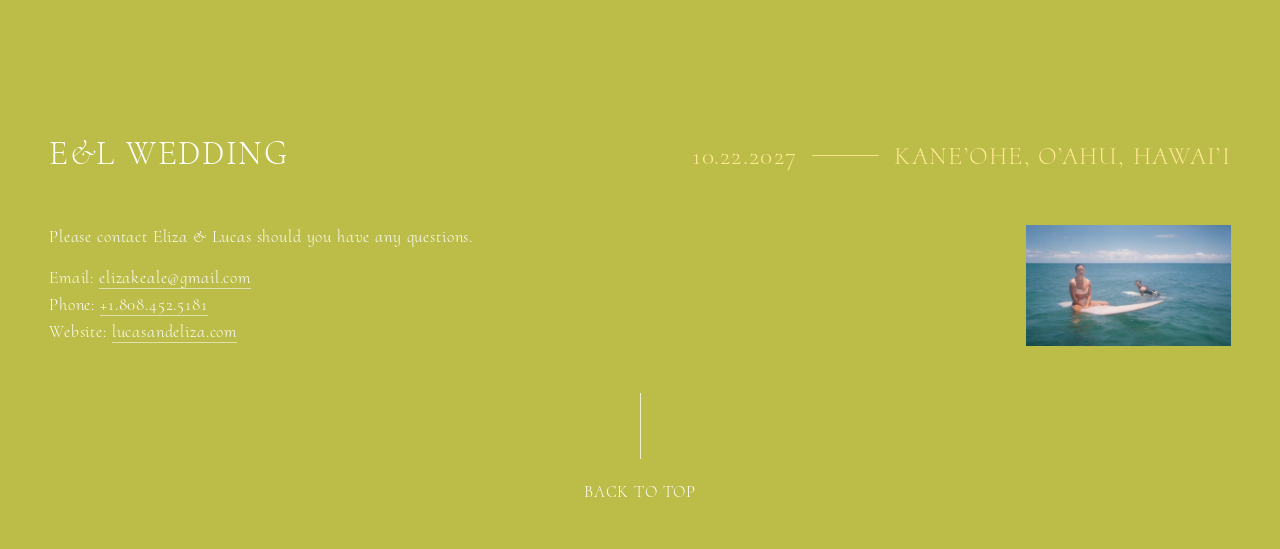
==== commit c84b2eec: "Wordmark is only a link once it is the bar; default figures back Above the fold the wordmark is the " ====
--- a/savethedate/index.html
+++ b/savethedate/index.html
@@ -27,13 +27,13 @@
   <meta name="twitter:description" content="10.22.2027 — Kane’ohe, O’ahu, Hawai’i" />
   <meta name="twitter:image" content="https://lucasandeliza.com/og-image.jpg" />
   <meta name="theme-color" content="#bcbc49" />
-  <link rel="icon" href="../favicon.ico?v=24" sizes="any" />
-  <link rel="icon" type="image/png" href="../favicon.png?v=24" sizes="180x180" />
-  <link rel="apple-touch-icon" href="../favicon.png?v=24" />
+  <link rel="icon" href="../favicon.ico?v=25" sizes="any" />
+  <link rel="icon" type="image/png" href="../favicon.png?v=25" sizes="180x180" />
+  <link rel="apple-touch-icon" href="../favicon.png?v=25" />
   <link rel="preconnect" href="https://fonts.googleapis.com" />
   <link rel="preconnect" href="https://fonts.gstatic.com" crossorigin />
   <link href="https://fonts.googleapis.com/css2?family=Cormorant+Infant:ital,wght@0,300;1,300&family=Cormorant+Upright:wght@300&display=swap" rel="stylesheet" />
-  <link rel="stylesheet" href="../css/wedding.css?v=24" />
+  <link rel="stylesheet" href="../css/wedding.css?v=25" />
 </head>
 <body>
   <div class="pageheader pageheader--stdate pageheader--tall" id="pageheader">
--- a/css/wedding.css
+++ b/css/wedding.css
@@ -228,7 +228,11 @@
 /* The bar wordmark is the way home, and says so on hover like every other
    clickable thing on the site. */
 .pageheader__wordmark .wordmark__name a { color: inherit; }
-.pageheader__wordmark .wordmark__name a:hover { color: var(--hover); }
+.pageheader.is-bar .wordmark__name a:hover { color: var(--hover); }
+
+/* Not a link until it is the bar: no pointer, no hover colour, nothing to
+   click. It reads as the page's title up there, because that is what it is. */
+.pageheader:not(.is-bar) .wordmark__name a { pointer-events: none; cursor: default; }
 
 .pageheader__wordmark .wordmark__name {
   font-size:      calc(var(--hdr-word-hi) +
@@ -270,17 +274,10 @@
 
 .pageheader--stdate .pageheader__wordmark > .meta { white-space: nowrap; }
 
-/* Cormorant defaults to old-style figures: 0, 1 and 2 sit at x-height and 7
-   drops below the baseline, so "10.22.2027" reads as sitting low next to the
-   caps of KANE'OHE and under the rule. Lining figures are cap-height, which
-   is what actually centres it. */
-.meta__date { font-variant-numeric: lining-nums; font-feature-settings: "lnum" 1; }
-
 .pageheader--stdate .stdate__label,
 .pageheader--stdate .stdate__tagline { flex-basis: 100%; }
 
 .pageheader--stdate .wordmark__name a { color: inherit; }
-.pageheader--stdate .wordmark__name a:hover { color: var(--hover); }
 
 /* "Save the date" and the tagline ride up with the wordmark and are gone
    before it lands — they have no place in a compact bar. Fading over the
